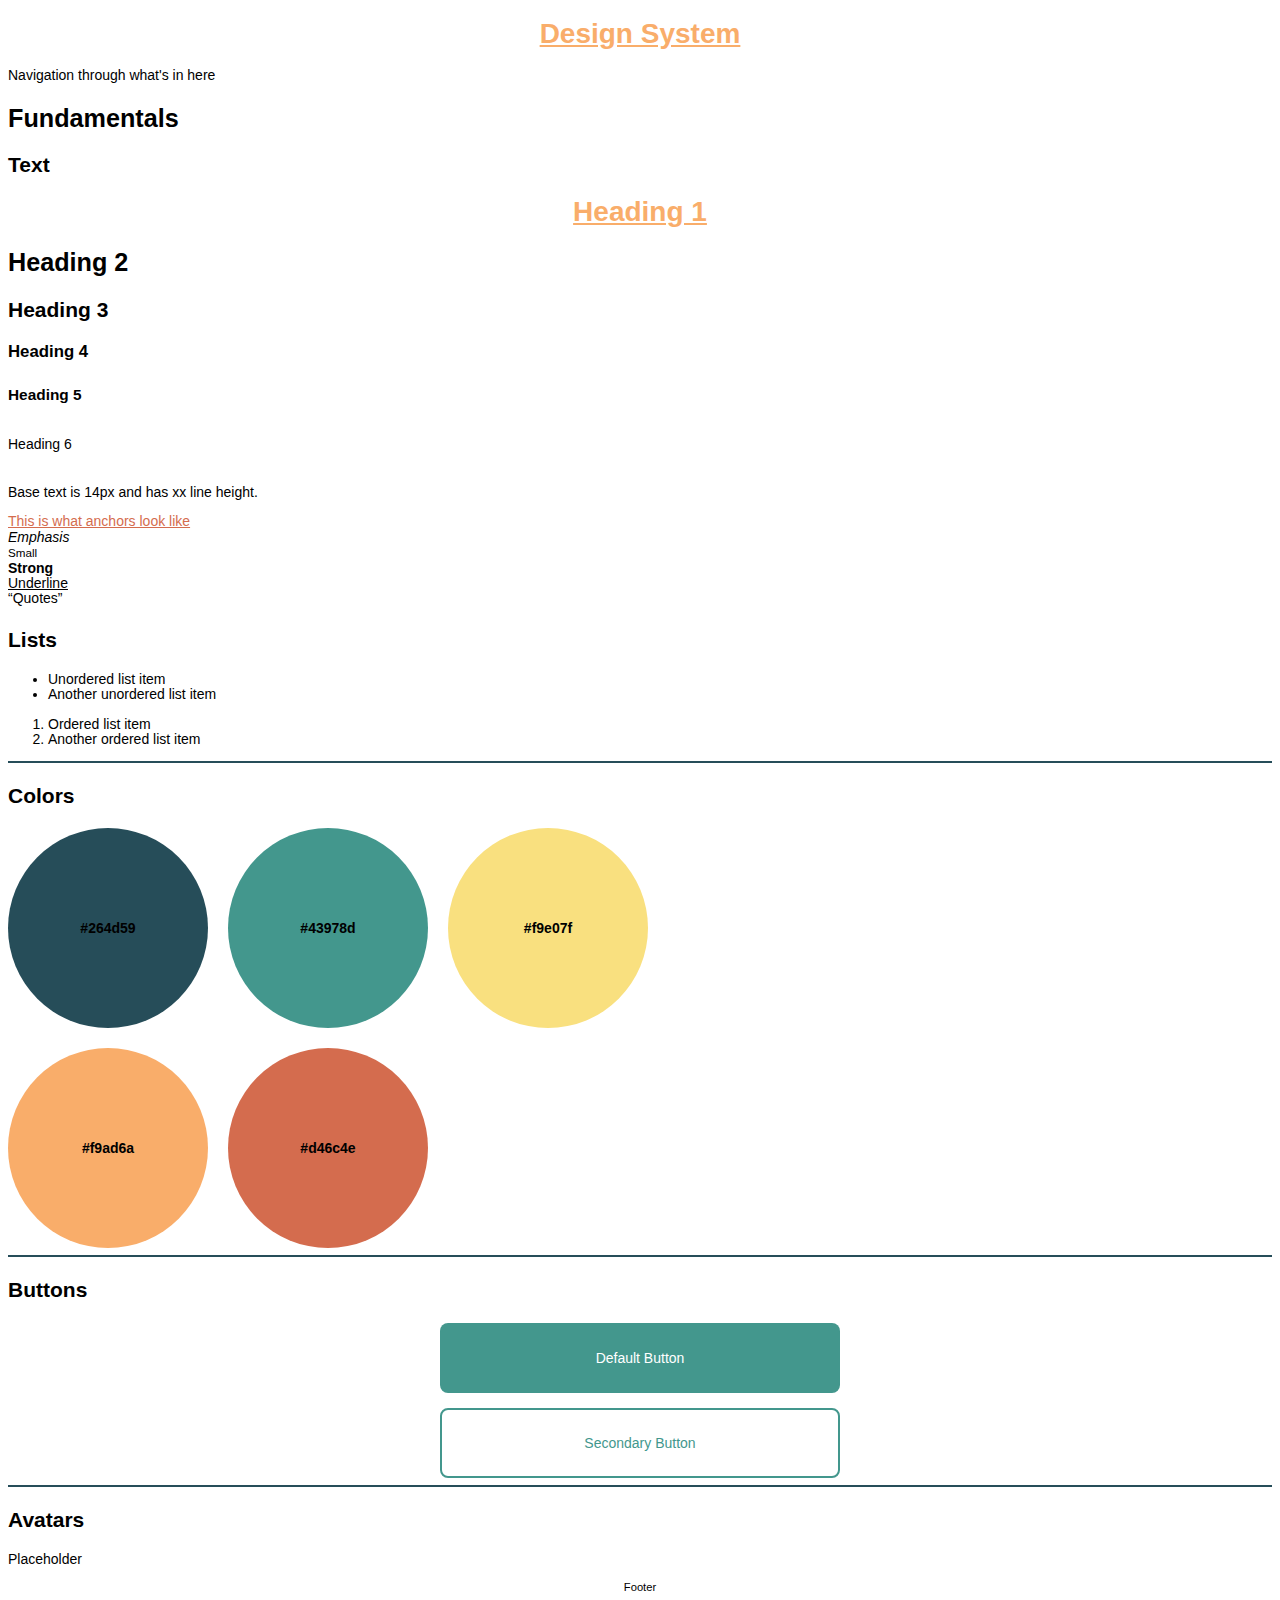
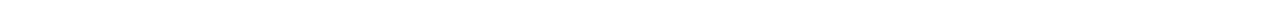
==== sites/design-system.html @ dfe4093e "Add files via upload" ====
<!DOCTYPE html>
<html lang="en">
<head>
  <meta charset="UTF-8">
  <title>Design System</title>
  <link rel="stylesheet" href="../styles/design-system.css">
</head>
<body>
  <header>
    <h1>Design System</h1>
  </header>
  <nav>
    <!--TODO: Nav items-->
    <p>Navigation through what's in here</p>
  </nav>
  <main>
    <h2>Fundamentals</h2>
    <h3>Text</h3>
    <h1>Heading 1</h1>
    <h2>Heading 2</h2>
    <h3>Heading 3</h3>
    <h4>Heading 4</h4>
    <h5>Heading 5</h5>
    <h6>Heading 6</h6>
    <p>Base text is 14px and has xx line height.</p>
    <a href="./design-system.html">This is what anchors look like</a> <br>
    <em>Emphasis</em> <br>
    <small>Small</small> <br>
    <strong>Strong</strong> <br>
    <u>Underline</u> <br>
    <q>Quotes</q>

    <h3>Lists</h3>
    <ul>
      <li>Unordered list item</li>
      <li>Another unordered list item</li>
    </ul>
    <ol>
      <li>Ordered list item</li>
      <li>Another ordered list item</li>
    </ol>
    <hr>
    <h3>Colors</h3>
    <div class="color-palette">
      <div class="color-swatch color-1">#264d59</div>
      <div class="color-swatch color-2">#43978d</div>
      <div class="color-swatch color-3">#f9e07f</div>
      <div class="color-swatch color-4">#f9ad6a</div>
      <div class="color-swatch color-5">#d46c4e</div>
    </div>
    <hr>
    <h3>Buttons</h3>
    <div class="button-container">
      <button class="button default-button">Default Button</button> <br>
      <button class="button secondary-button">Secondary Button</button>
    </div>
    <hr>
    <h3>Avatars</h3>
    <div class="avatar">
      <p>Placeholder</p>
    </div>
  </main>
  <footer>Footer</footer>
</body>
</html>
---- styles/design-system.css ----
@import url(style.css);
@import url(components/color-swatches.css);
@import url(components/buttons.css);
@import url(components/code-snippet.css);
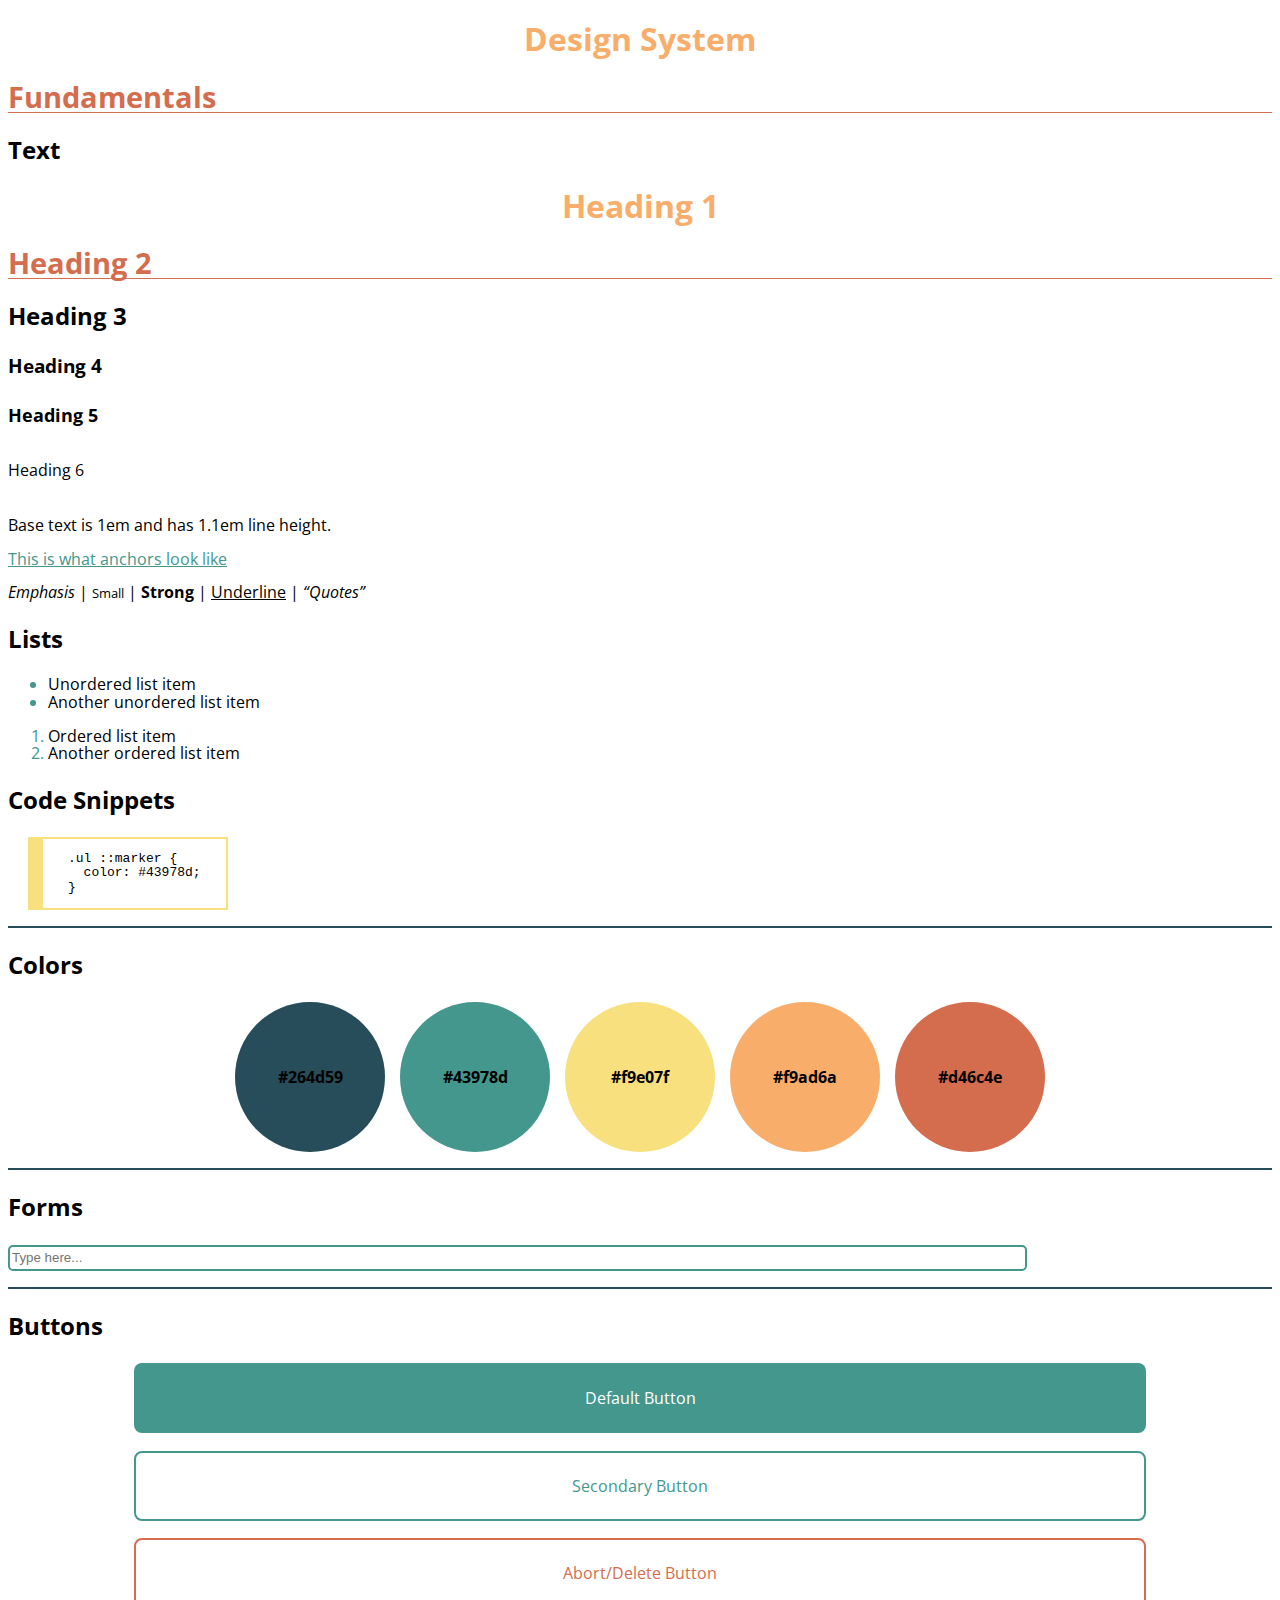
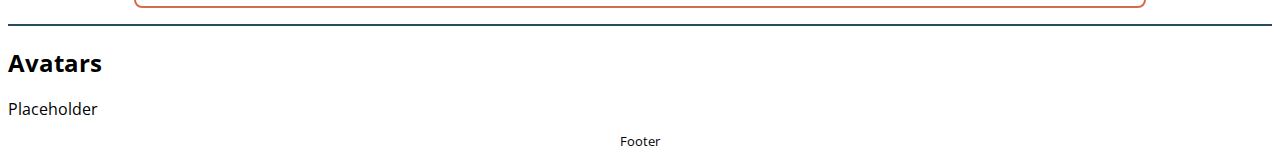
==== commit 7c232b9a: "Add files via upload" ====
--- a/sites/design-system.html
+++ b/sites/design-system.html
@@ -1,17 +1,22 @@
 <!DOCTYPE html>
 <html lang="en">
+
 <head>
   <meta charset="UTF-8">
+  <meta name=viewport content="width=device-width, initial-scale=1">
   <title>Design System</title>
   <link rel="stylesheet" href="../styles/design-system.css">
 </head>
+
 <body>
   <header>
     <h1>Design System</h1>
   </header>
   <nav>
     <!--TODO: Nav items-->
-    <p>Navigation through what's in here</p>
+    <div class="navigation">
+      
+    </div>
   </nav>
   <main>
     <h2>Fundamentals</h2>
@@ -22,13 +27,10 @@
     <h4>Heading 4</h4>
     <h5>Heading 5</h5>
     <h6>Heading 6</h6>
-    <p>Base text is 14px and has xx line height.</p>
-    <a href="./design-system.html">This is what anchors look like</a> <br>
-    <em>Emphasis</em> <br>
-    <small>Small</small> <br>
-    <strong>Strong</strong> <br>
-    <u>Underline</u> <br>
-    <q>Quotes</q>
+    <p>Base text is 1em and has 1.1em line height.</p>
+    <a href="./design-system.html">This is what anchors look like</a>
+    <br>
+    <p><em>Emphasis</em> | <small>Small</small> | <strong>Strong</strong> | <u>Underline</u> | <q>Quotes</q></p>
 
     <h3>Lists</h3>
     <ul>
@@ -39,7 +41,18 @@
       <li>Ordered list item</li>
       <li>Another ordered list item</li>
     </ol>
+
+    <h3>Code Snippets</h3>
+    <!--Identation is wrong here because of the <pre> tag-->
+    <div class="code-snippet">
+      <code>
+        <pre>.ul ::marker {
+  color: #43978d;
+}</pre>
+      </code>
+    </div>
     <hr>
+
     <h3>Colors</h3>
     <div class="color-palette">
       <div class="color-swatch color-1">#264d59</div>
@@ -49,12 +62,19 @@
       <div class="color-swatch color-5">#d46c4e</div>
     </div>
     <hr>
+
+    <h3>Forms</h3>
+    <input type="text" class="text-input" placeholder="Type here...">
+    <hr>
+
     <h3>Buttons</h3>
     <div class="button-container">
       <button class="button default-button">Default Button</button> <br>
-      <button class="button secondary-button">Secondary Button</button>
+      <button class="button secondary-button">Secondary Button</button> <br>
+      <button class="button delete-button">Abort/Delete Button</button>
     </div>
     <hr>
+
     <h3>Avatars</h3>
     <div class="avatar">
       <p>Placeholder</p>
@@ -62,4 +82,5 @@
   </main>
   <footer>Footer</footer>
 </body>
+
 </html>--- a/styles/design-system.css
+++ b/styles/design-system.css
@@ -1,4 +1,10 @@
 @import url(style.css);
 @import url(components/color-swatches.css);
 @import url(components/buttons.css);
-@import url(components/code-snippet.css);+@import url(components/code-snippet.css);
+
+.button-container {
+  display: flex;
+  flex-direction: column;
+  align-items: center;
+}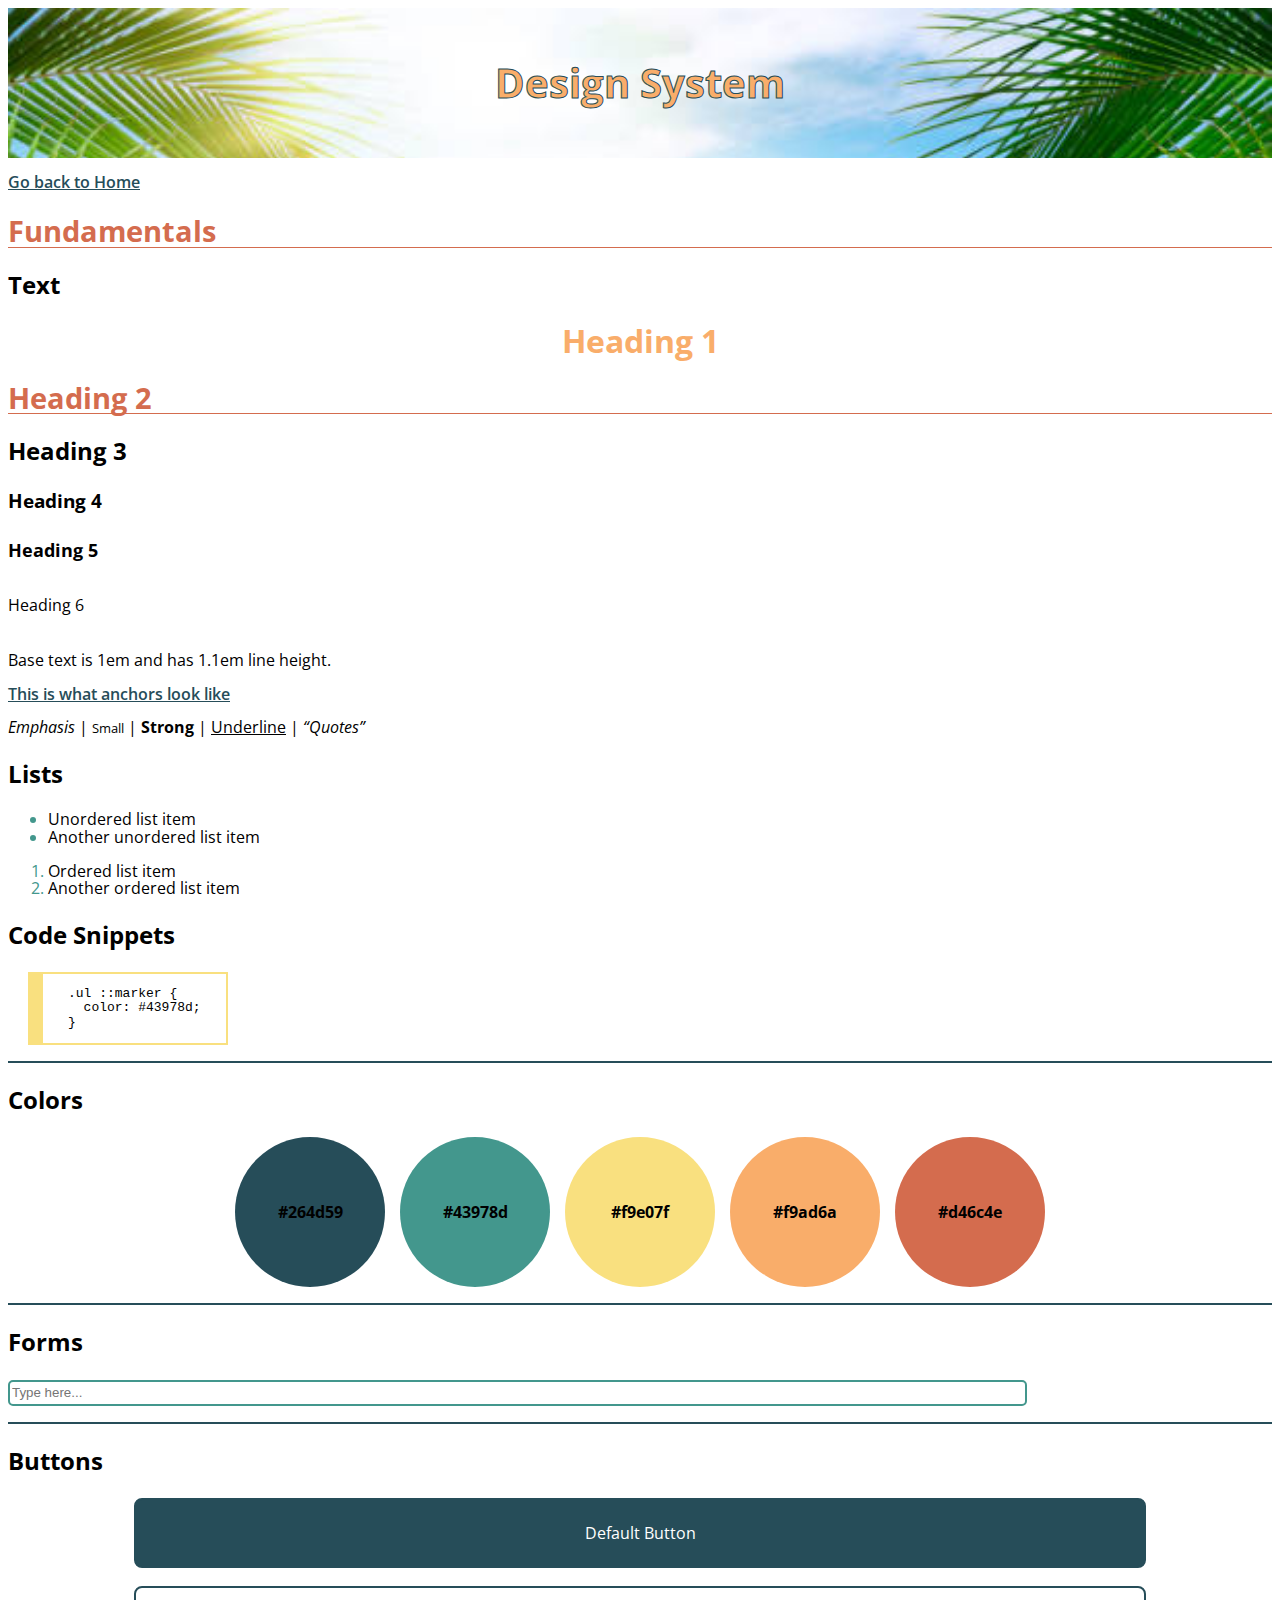
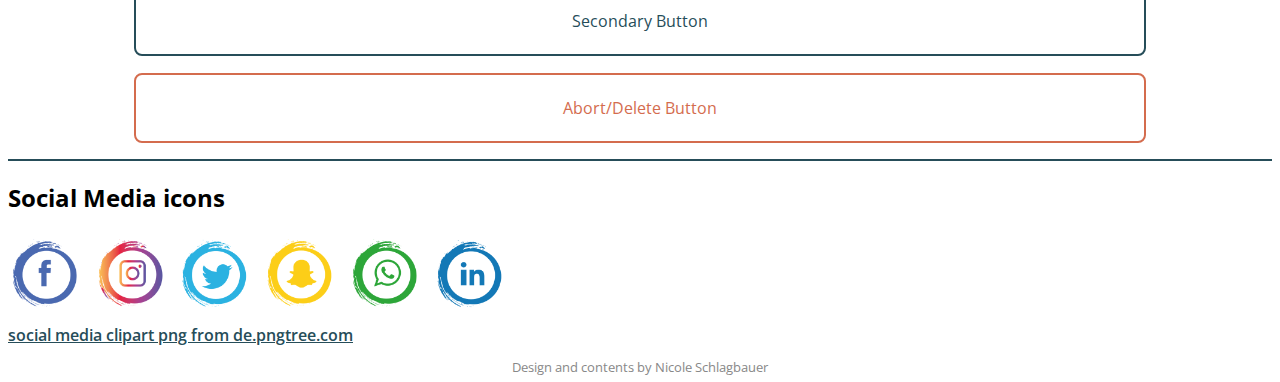
==== commit ca0fd002: "Add files via upload" ====
--- a/sites/design-system.html
+++ b/sites/design-system.html
@@ -12,12 +12,9 @@
   <header>
     <h1>Design System</h1>
   </header>
-  <nav>
-    <!--TODO: Nav items-->
-    <div class="navigation">
-      
-    </div>
-  </nav>
+  <p>
+    <a href="../index.html">Go back to Home</a>
+  </p>
   <main>
     <h2>Fundamentals</h2>
     <h3>Text</h3>
@@ -75,12 +72,18 @@
     </div>
     <hr>
 
-    <h3>Avatars</h3>
-    <div class="avatar">
-      <p>Placeholder</p>
+    <h3>Social Media icons</h3>
+    <div class="socials">
+      <img class="social-icon" src="../images/socialmedia/facebook.png">
+      <img class="social-icon" src="../images/socialmedia/instagram.png">
+      <img class="social-icon" src="../images/socialmedia/twitter.png">
+      <img class="social-icon" src="../images/socialmedia/snapchat.png">
+      <img class="social-icon" src="../images/socialmedia/whatsapp.png">
+      <img class="social-icon" src="../images/socialmedia/linkedin.png">
     </div>
+    <p><a href='https://de.pngtree.com/so/social-media-clipart'>social media clipart png from de.pngtree.com</a></p>
   </main>
-  <footer>Footer</footer>
+  <footer>Design and contents by Nicole Schlagbauer</footer>
 </body>
 
 </html>--- a/styles/design-system.css
+++ b/styles/design-system.css
@@ -7,4 +7,14 @@
   display: flex;
   flex-direction: column;
   align-items: center;
+}
+
+.socials {
+  display: flex;
+  flex-flow: row wrap;
+  gap: 10px;
+}
+
+.social-icon {
+  width: 75px;
 }